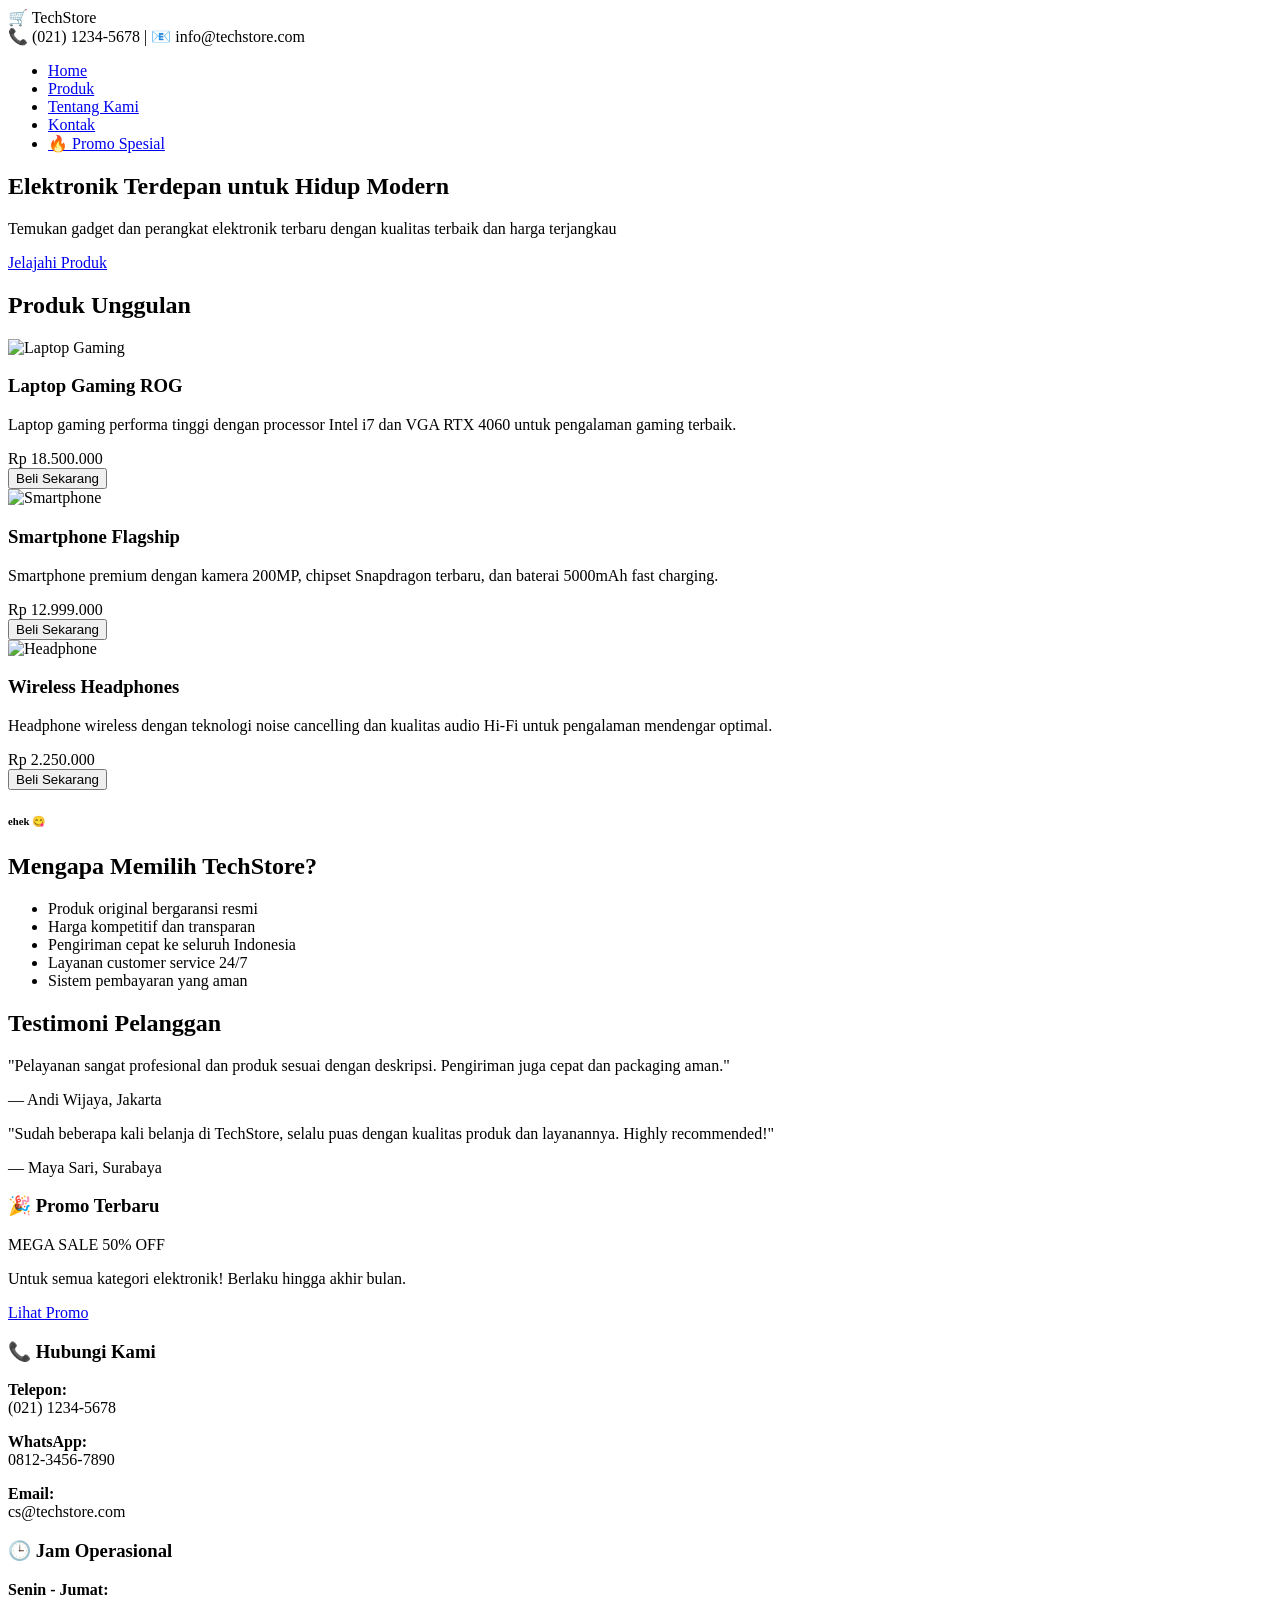
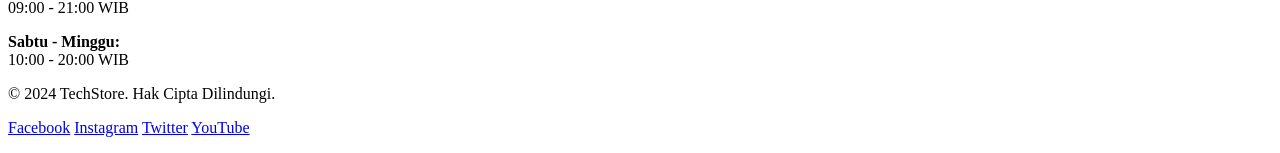
==== index.html @ cab3ba1f "evaluasi week3" ====
<!DOCTYPE html>
<html lang="id">
<head>
   <meta charset="UTF-8">
   <meta name="viewport" content="width=device-width, initial-scale=1.0">
   <title>TechStore - Toko Elektronik Online Terpercaya</title>
   <link rel="stylesheet" href="style.sss">
</head>
<body>
   <header class="header">
       <div class="container">
           <div class="logo">🛒 TechStore</div>
           <div class="contact-info">
               📞 (021) 1234-5678 | 📧 info@techstore.com
           </div>
       </div>
   </header>


   <nav class="navbar">
       <div class="container">
           <ul>
               <li><a href="#home">Home</a></li>
               <li><a href="#produk">Produk</a></li>
               <li><a href="#tentang">Tentang Kami</a></li>
               <li><a href="#kontak">Kontak</a></li>
               <li><a href="#promo" class="promo">🔥 Promo Spesial</a></li>
           </ul>
       </div>
   </nav>


   <div class="container">
       <div class="main-content">
           <main class="content">
               <section class="hero">
                   <h1>Elektronik Terdepan untuk Hidup Modern</h1>
                   <p>Temukan gadget dan perangkat elektronik terbaru dengan kualitas terbaik dan harga terjangkau</p>
                   <a href="#produk" class="btn">Jelajahi Produk</a>
               </section>


               <section class="products-section">
                   <h2>Produk Unggulan</h2>
                  
                   <div class="products-grid">
                       <article class="product-card clearfix">
                           <img src="https://via.placeholder.com/120x120/3498db/ffffff?text=💻" alt="Laptop Gaming" class="product-image">
                           <h3>Laptop Gaming ROG</h3>
                           <p>Laptop gaming performa tinggi dengan processor Intel i7 dan VGA RTX 4060 untuk pengalaman gaming terbaik.</p>
                           <div class="price">Rp 18.500.000</div>
                           <button class="btn btn-success">Beli Sekarang</button>
                       </article>


                       <article class="product-card clearfix">
                           <img src="https://via.placeholder.com/120x120/27ae60/ffffff?text=📱" alt="Smartphone" class="product-image">
                           <h3>Smartphone Flagship</h3>
                           <p>Smartphone premium dengan kamera 200MP, chipset Snapdragon terbaru, dan baterai 5000mAh fast charging.</p>
                           <div class="price">Rp 12.999.000</div>
                           <button class="btn btn-success">Beli Sekarang</button>
                       </article>


                       <article class="product-card clearfix">
                           <img src="https://via.placeholder.com/120x120/e74c3c/ffffff?text=🎧" alt="Headphone" class="product-image">
                           <h3>Wireless Headphones</h3>
                           <p>Headphone wireless dengan teknologi noise cancelling dan kualitas audio Hi-Fi untuk pengalaman mendengar optimal.</p>
                           <div class="price">Rp 2.250.000</div>
                           <button class="btn btn-success">Beli Sekarang</button>
                           <h6>ehek 😋</h6>
                       </article>
                   </div>
               </section>


               <section class="features">
                   <h2>Mengapa Memilih TechStore?</h2>
                   <ul>
                       <li>Produk original bergaransi resmi</li>
                       <li>Harga kompetitif dan transparan</li>
                       <li>Pengiriman cepat ke seluruh Indonesia</li>
                       <li>Layanan customer service 24/7</li>
                       <li>Sistem pembayaran yang aman</li>
                   </ul>
               </section>


               <section class="testimonials">
                   <h2>Testimoni Pelanggan</h2>
                  
                   <div class="testimonial">
                       <p>"Pelayanan sangat profesional dan produk sesuai dengan deskripsi. Pengiriman juga cepat dan packaging aman."</p>
                       <div class="author">— Andi Wijaya, Jakarta</div>
                   </div>
                  
                   <div class="testimonial">
                       <p>"Sudah beberapa kali belanja di TechStore, selalu puas dengan kualitas produk dan layanannya. Highly recommended!"</p>
                       <div class="author">— Maya Sari, Surabaya</div>
                   </div>
               </section>
           </main>


           <aside class="sidebar">
               <div class="sidebar-section">
                   <h3>🎉 Promo Terbaru</h3>
                   <p class="promo-text">MEGA SALE 50% OFF</p>
                   <p>Untuk semua kategori elektronik! Berlaku hingga akhir bulan.</p>
                   <a href="#promo" class="btn">Lihat Promo</a>
               </div>


               <div class="sidebar-section">
                   <h3>📞 Hubungi Kami</h3>
                   <p><strong>Telepon:</strong><br>(021) 1234-5678</p>
                   <p><strong>WhatsApp:</strong><br>0812-3456-7890</p>
                   <p><strong>Email:</strong><br>cs@techstore.com</p>
               </div>


               <div class="sidebar-section">
                   <h3>🕒 Jam Operasional</h3>
                   <p><strong>Senin - Jumat:</strong><br>09:00 - 21:00 WIB</p>
                   <p><strong>Sabtu - Minggu:</strong><br>10:00 - 20:00 WIB</p>
               </div>
           </aside>
       </div>
   </div>


   <footer class="footer">
       <div class="container">
           <p>&copy; 2024 TechStore. Hak Cipta Dilindungi.</p>
           <p>
               <a href="#">Facebook</a>
               <a href="#">Instagram</a>
               <a href="#">Twitter</a>
               <a href="#">YouTube</a>
           </p>
       </div>
   </footer>


   <script>
       // Smooth scrolling untuk navigation links
       document.querySelectorAll('a[href^="#"]').forEach(anchor => {
           anchor.addEventListener('click', function (e) {
               e.preventDefault();
               const target = document.querySelector(this.getAttribute('href'));
               if (target) {
                   target.scrollIntoView({
                       behavior: 'smooth'
                   });
               }
           });
       });


       // Alert untuk tombol beli
       document.querySelectorAll('.btn-success').forEach(button => {
           button.addEventListener('click', function() {
               alert('Terima kasih! Fitur keranjang belanja akan segera hadir.');
           });
       });


       // Simple animation on scroll
       window.addEventListener('scroll', function() {
           const scrolled = window.pageYOffset;
           const parallax = document.querySelector('.hero');
           if (parallax) {
               const speed = scrolled * 0.5;
               parallax.style.transform = `translateY(${speed}px)`;
           }
       });
   </script>
</body>
</html>
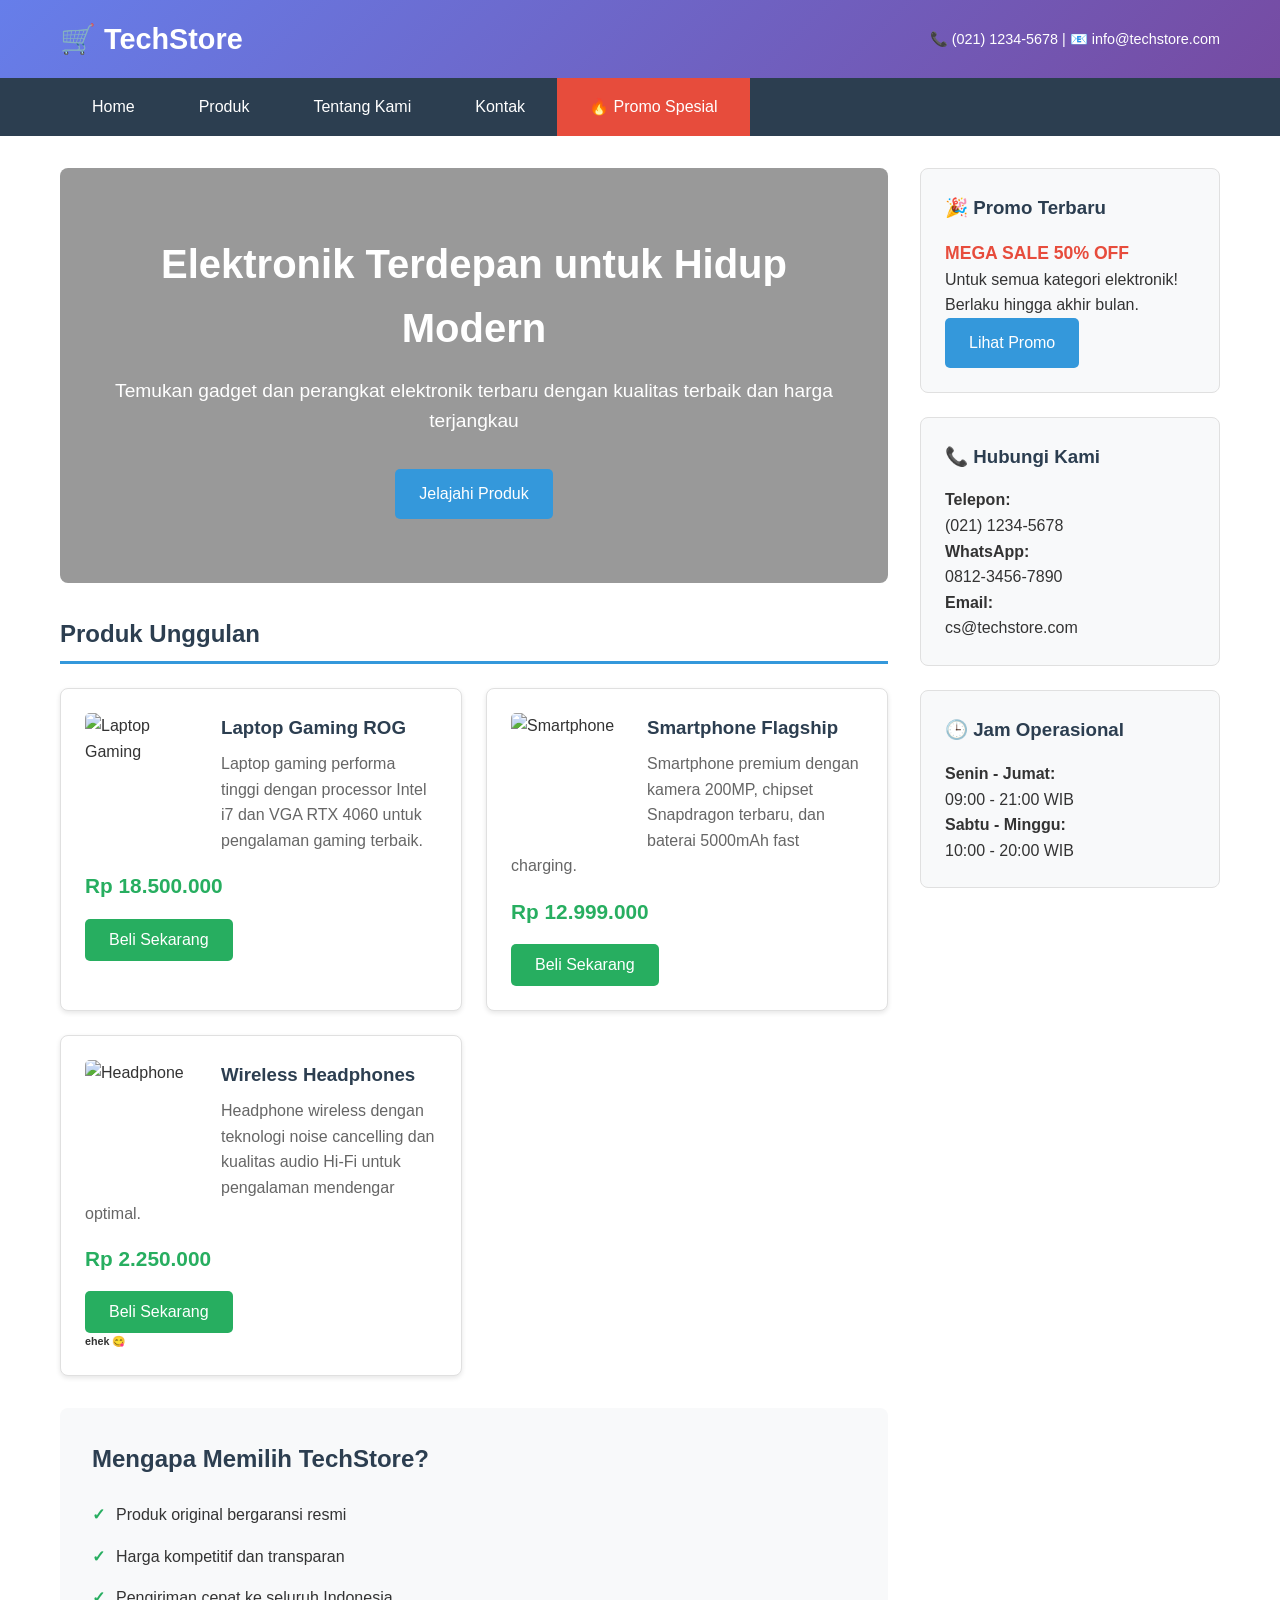
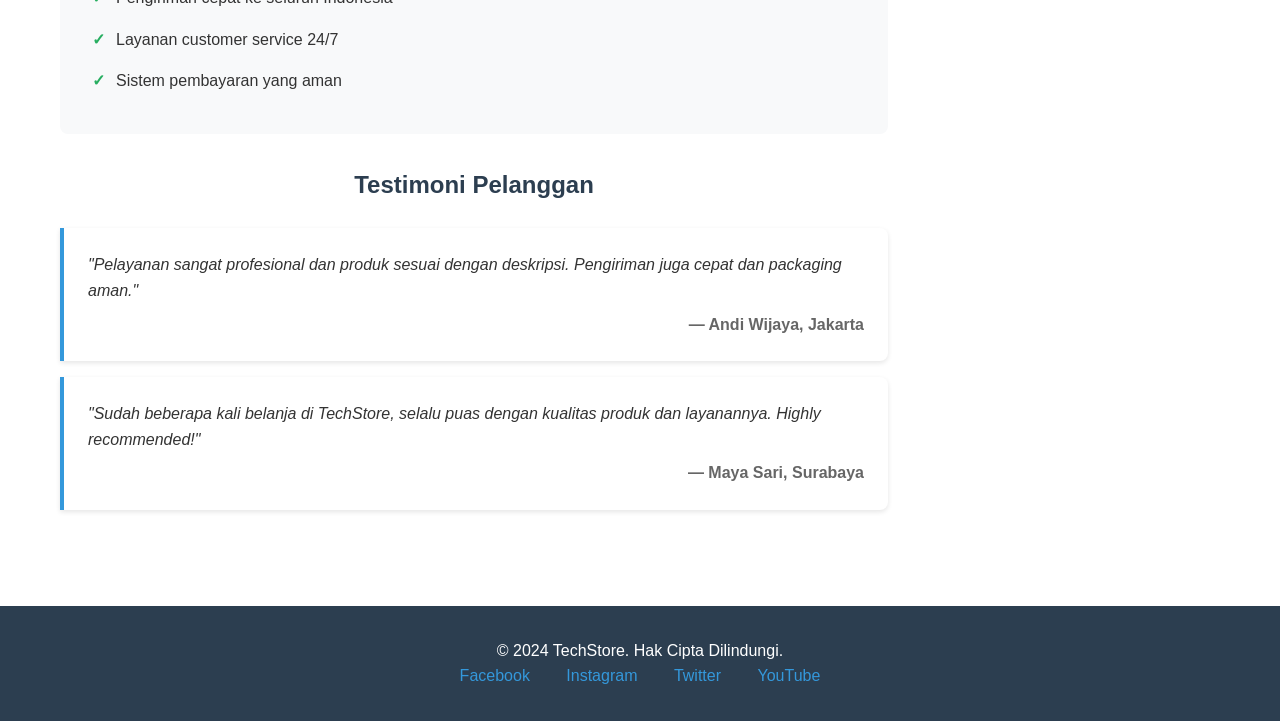
==== commit 89a9b9f8: "gacor kali" ====
--- a/index.html
+++ b/index.html
@@ -1,179 +1,190 @@
 <!DOCTYPE html>
 <html lang="id">
+
 <head>
-   <meta charset="UTF-8">
-   <meta name="viewport" content="width=device-width, initial-scale=1.0">
-   <title>TechStore - Toko Elektronik Online Terpercaya</title>
-   <link rel="stylesheet" href="style.sss">
+    <meta charset="UTF-8">
+    <meta name="viewport" content="width=device-width, initial-scale=1.0">
+    <title>TechStore - Toko Elektronik Online Terpercaya</title>
+    <link rel="stylesheet" href="assets/css/style.css">
 </head>
+
 <body>
-   <header class="header">
-       <div class="container">
-           <div class="logo">🛒 TechStore</div>
-           <div class="contact-info">
-               📞 (021) 1234-5678 | 📧 info@techstore.com
-           </div>
-       </div>
-   </header>
+    <header class="header">
+        <div class="container">
+            <div class="logo">🛒 TechStore</div>
+            <div class="contact-info">
+                📞 (021) 1234-5678 | 📧 info@techstore.com
+            </div>
+        </div>
+    </header>
 
 
-   <nav class="navbar">
-       <div class="container">
-           <ul>
-               <li><a href="#home">Home</a></li>
-               <li><a href="#produk">Produk</a></li>
-               <li><a href="#tentang">Tentang Kami</a></li>
-               <li><a href="#kontak">Kontak</a></li>
-               <li><a href="#promo" class="promo">🔥 Promo Spesial</a></li>
-           </ul>
-       </div>
-   </nav>
+    <nav class="navbar">
+        <div class="container">
+            <ul>
+                <li><a href="#home">Home</a></li>
+                <li><a href="#produk">Produk</a></li>
+                <li><a href="#tentang">Tentang Kami</a></li>
+                <li><a href="#kontak">Kontak</a></li>
+                <li><a href="#promo" class="promo">🔥 Promo Spesial</a></li>
+            </ul>
+        </div>
+    </nav>
 
 
-   <div class="container">
-       <div class="main-content">
-           <main class="content">
-               <section class="hero">
-                   <h1>Elektronik Terdepan untuk Hidup Modern</h1>
-                   <p>Temukan gadget dan perangkat elektronik terbaru dengan kualitas terbaik dan harga terjangkau</p>
-                   <a href="#produk" class="btn">Jelajahi Produk</a>
-               </section>
+    <div class="container">
+        <div class="main-content">
+            <main class="content">
+                <section class="hero">
+                    <h1>Elektronik Terdepan untuk Hidup Modern</h1>
+                    <p>Temukan gadget dan perangkat elektronik terbaru dengan kualitas terbaik dan harga terjangkau</p>
+                    <a href="#produk" class="btn">Jelajahi Produk</a>
+                </section>
 
 
-               <section class="products-section">
-                   <h2>Produk Unggulan</h2>
-                  
-                   <div class="products-grid">
-                       <article class="product-card clearfix">
-                           <img src="https://via.placeholder.com/120x120/3498db/ffffff?text=💻" alt="Laptop Gaming" class="product-image">
-                           <h3>Laptop Gaming ROG</h3>
-                           <p>Laptop gaming performa tinggi dengan processor Intel i7 dan VGA RTX 4060 untuk pengalaman gaming terbaik.</p>
-                           <div class="price">Rp 18.500.000</div>
-                           <button class="btn btn-success">Beli Sekarang</button>
-                       </article>
+                <section class="products-section">
+                    <h2>Produk Unggulan</h2>
+
+                    <div class="products-grid">
+                        <article class="product-card clearfix">
+                            <img src="https://via.placeholder.com/120x120/3498db/ffffff?text=💻" alt="Laptop Gaming"
+                                class="product-image">
+                            <h3>Laptop Gaming ROG</h3>
+                            <p>Laptop gaming performa tinggi dengan processor Intel i7 dan VGA RTX 4060 untuk pengalaman
+                                gaming terbaik.</p>
+                            <div class="price">Rp 18.500.000</div>
+                            <button class="btn btn-success">Beli Sekarang</button>
+                        </article>
 
 
-                       <article class="product-card clearfix">
-                           <img src="https://via.placeholder.com/120x120/27ae60/ffffff?text=📱" alt="Smartphone" class="product-image">
-                           <h3>Smartphone Flagship</h3>
-                           <p>Smartphone premium dengan kamera 200MP, chipset Snapdragon terbaru, dan baterai 5000mAh fast charging.</p>
-                           <div class="price">Rp 12.999.000</div>
-                           <button class="btn btn-success">Beli Sekarang</button>
-                       </article>
+                        <article class="product-card clearfix">
+                            <img src="https://via.placeholder.com/120x120/27ae60/ffffff?text=📱" alt="Smartphone"
+                                class="product-image">
+                            <h3>Smartphone Flagship</h3>
+                            <p>Smartphone premium dengan kamera 200MP, chipset Snapdragon terbaru, dan baterai 5000mAh
+                                fast charging.</p>
+                            <div class="price">Rp 12.999.000</div>
+                            <button class="btn btn-success">Beli Sekarang</button>
+                        </article>
 
 
-                       <article class="product-card clearfix">
-                           <img src="https://via.placeholder.com/120x120/e74c3c/ffffff?text=🎧" alt="Headphone" class="product-image">
-                           <h3>Wireless Headphones</h3>
-                           <p>Headphone wireless dengan teknologi noise cancelling dan kualitas audio Hi-Fi untuk pengalaman mendengar optimal.</p>
-                           <div class="price">Rp 2.250.000</div>
-                           <button class="btn btn-success">Beli Sekarang</button>
-                           <h6>ehek 😋</h6>
-                       </article>
-                   </div>
-               </section>
+                        <article class="product-card clearfix">
+                            <img src="https://via.placeholder.com/120x120/e74c3c/ffffff?text=🎧" alt="Headphone"
+                                class="product-image">
+                            <h3>Wireless Headphones</h3>
+                            <p>Headphone wireless dengan teknologi noise cancelling dan kualitas audio Hi-Fi untuk
+                                pengalaman mendengar optimal.</p>
+                            <div class="price">Rp 2.250.000</div>
+                            <button class="btn btn-success">Beli Sekarang</button>
+                            <h6>ehek 😋</h6>
+                        </article>
+                    </div>
+                </section>
 
 
-               <section class="features">
-                   <h2>Mengapa Memilih TechStore?</h2>
-                   <ul>
-                       <li>Produk original bergaransi resmi</li>
-                       <li>Harga kompetitif dan transparan</li>
-                       <li>Pengiriman cepat ke seluruh Indonesia</li>
-                       <li>Layanan customer service 24/7</li>
-                       <li>Sistem pembayaran yang aman</li>
-                   </ul>
-               </section>
+                <section class="features">
+                    <h2>Mengapa Memilih TechStore?</h2>
+                    <ul>
+                        <li>Produk original bergaransi resmi</li>
+                        <li>Harga kompetitif dan transparan</li>
+                        <li>Pengiriman cepat ke seluruh Indonesia</li>
+                        <li>Layanan customer service 24/7</li>
+                        <li>Sistem pembayaran yang aman</li>
+                    </ul>
+                </section>
 
 
-               <section class="testimonials">
-                   <h2>Testimoni Pelanggan</h2>
-                  
-                   <div class="testimonial">
-                       <p>"Pelayanan sangat profesional dan produk sesuai dengan deskripsi. Pengiriman juga cepat dan packaging aman."</p>
-                       <div class="author">— Andi Wijaya, Jakarta</div>
-                   </div>
-                  
-                   <div class="testimonial">
-                       <p>"Sudah beberapa kali belanja di TechStore, selalu puas dengan kualitas produk dan layanannya. Highly recommended!"</p>
-                       <div class="author">— Maya Sari, Surabaya</div>
-                   </div>
-               </section>
-           </main>
+                <section class="testimonials">
+                    <h2>Testimoni Pelanggan</h2>
+
+                    <div class="testimonial">
+                        <p>"Pelayanan sangat profesional dan produk sesuai dengan deskripsi. Pengiriman juga cepat dan
+                            packaging aman."</p>
+                        <div class="author">— Andi Wijaya, Jakarta</div>
+                    </div>
+
+                    <div class="testimonial">
+                        <p>"Sudah beberapa kali belanja di TechStore, selalu puas dengan kualitas produk dan layanannya.
+                            Highly recommended!"</p>
+                        <div class="author">— Maya Sari, Surabaya</div>
+                    </div>
+                </section>
+            </main>
 
 
-           <aside class="sidebar">
-               <div class="sidebar-section">
-                   <h3>🎉 Promo Terbaru</h3>
-                   <p class="promo-text">MEGA SALE 50% OFF</p>
-                   <p>Untuk semua kategori elektronik! Berlaku hingga akhir bulan.</p>
-                   <a href="#promo" class="btn">Lihat Promo</a>
-               </div>
+            <aside class="sidebar">
+                <div class="sidebar-section">
+                    <h3>🎉 Promo Terbaru</h3>
+                    <p class="promo-text">MEGA SALE 50% OFF</p>
+                    <p>Untuk semua kategori elektronik! Berlaku hingga akhir bulan.</p>
+                    <a href="#promo" class="btn">Lihat Promo</a>
+                </div>
 
 
-               <div class="sidebar-section">
-                   <h3>📞 Hubungi Kami</h3>
-                   <p><strong>Telepon:</strong><br>(021) 1234-5678</p>
-                   <p><strong>WhatsApp:</strong><br>0812-3456-7890</p>
-                   <p><strong>Email:</strong><br>cs@techstore.com</p>
-               </div>
+                <div class="sidebar-section">
+                    <h3>📞 Hubungi Kami</h3>
+                    <p><strong>Telepon:</strong><br>(021) 1234-5678</p>
+                    <p><strong>WhatsApp:</strong><br>0812-3456-7890</p>
+                    <p><strong>Email:</strong><br>cs@techstore.com</p>
+                </div>
 
 
-               <div class="sidebar-section">
-                   <h3>🕒 Jam Operasional</h3>
-                   <p><strong>Senin - Jumat:</strong><br>09:00 - 21:00 WIB</p>
-                   <p><strong>Sabtu - Minggu:</strong><br>10:00 - 20:00 WIB</p>
-               </div>
-           </aside>
-       </div>
-   </div>
+                <div class="sidebar-section">
+                    <h3>🕒 Jam Operasional</h3>
+                    <p><strong>Senin - Jumat:</strong><br>09:00 - 21:00 WIB</p>
+                    <p><strong>Sabtu - Minggu:</strong><br>10:00 - 20:00 WIB</p>
+                </div>
+            </aside>
+        </div>
+    </div>
 
 
-   <footer class="footer">
-       <div class="container">
-           <p>&copy; 2024 TechStore. Hak Cipta Dilindungi.</p>
-           <p>
-               <a href="#">Facebook</a>
-               <a href="#">Instagram</a>
-               <a href="#">Twitter</a>
-               <a href="#">YouTube</a>
-           </p>
-       </div>
-   </footer>
+    <footer class="footer">
+        <div class="container">
+            <p>&copy; 2024 TechStore. Hak Cipta Dilindungi.</p>
+            <p>
+                <a href="#">Facebook</a>
+                <a href="#">Instagram</a>
+                <a href="#">Twitter</a>
+                <a href="#">YouTube</a>
+            </p>
+        </div>
+    </footer>
 
 
-   <script>
-       // Smooth scrolling untuk navigation links
-       document.querySelectorAll('a[href^="#"]').forEach(anchor => {
-           anchor.addEventListener('click', function (e) {
-               e.preventDefault();
-               const target = document.querySelector(this.getAttribute('href'));
-               if (target) {
-                   target.scrollIntoView({
-                       behavior: 'smooth'
-                   });
-               }
-           });
-       });
+    <script>
+        // Smooth scrolling untuk navigation links
+        document.querySelectorAll('a[href^="#"]').forEach(anchor => {
+            anchor.addEventListener('click', function (e) {
+                e.preventDefault();
+                const target = document.querySelector(this.getAttribute('href'));
+                if (target) {
+                    target.scrollIntoView({
+                        behavior: 'smooth'
+                    });
+                }
+            });
+        });
 
 
-       // Alert untuk tombol beli
-       document.querySelectorAll('.btn-success').forEach(button => {
-           button.addEventListener('click', function() {
-               alert('Terima kasih! Fitur keranjang belanja akan segera hadir.');
-           });
-       });
+        // Alert untuk tombol beli
+        document.querySelectorAll('.btn-success').forEach(button => {
+            button.addEventListener('click', function () {
+                alert('Terima kasih! Fitur keranjang belanja akan segera hadir.');
+            });
+        });
 
 
-       // Simple animation on scroll
-       window.addEventListener('scroll', function() {
-           const scrolled = window.pageYOffset;
-           const parallax = document.querySelector('.hero');
-           if (parallax) {
-               const speed = scrolled * 0.5;
-               parallax.style.transform = `translateY(${speed}px)`;
-           }
-       });
-   </script>
+        // Simple animation on scroll
+        window.addEventListener('scroll', function () {
+            const scrolled = window.pageYOffset;
+            const parallax = document.querySelector('.hero');
+            if (parallax) {
+                const speed = scrolled * 0.5;
+                parallax.style.transform = `translateY(${speed}px)`;
+            }
+        });
+    </script>
 </body>
+
 </html>
--- a/assets/css/style.css
+++ b/assets/css/style.css
@@ -0,0 +1,399 @@
+* {
+    margin: 0;
+    padding: 0;
+    box-sizing: border-box;
+}
+
+
+body {
+    font-family: 'Segoe UI', Tahoma, Geneva, Verdana, sans-serif;
+    line-height: 1.6;
+    color: #333;
+}
+
+
+.container {
+    max-width: 1200px;
+    margin: 0 auto;
+    padding: 0 20px;
+}
+
+
+/* Header */
+.header {
+    background: linear-gradient(135deg, #667eea 0%, #764ba2 100%);
+    color: white;
+    padding: 1rem 0;
+    box-shadow: 0 2px 10px rgba(0, 0, 0, 0.1);
+}
+
+
+.header .container {
+    display: flex;
+    justify-content: space-between;
+    align-items: center;
+}
+
+
+.logo {
+    font-size: 1.8rem;
+    font-weight: bold;
+}
+
+
+.contact-info {
+    font-size: 0.9rem;
+}
+
+
+/* Navigation */
+.navbar {
+    background-color: #2c3e50;
+    padding: 0;
+}
+
+
+.navbar ul {
+    list-style: none;
+    display: flex;
+}
+
+
+.navbar li a {
+    display: block;
+    color: white;
+    padding: 1rem 2rem;
+    text-decoration: none;
+    transition: background-color 0.3s;
+}
+
+
+.navbar li a:hover {
+    background-color: #34495e;
+}
+
+
+.navbar .promo {
+    background-color: #e74c3c;
+    animation: pulse 2s infinite;
+}
+
+
+@keyframes pulse {
+    0% {
+        transform: scale(1);
+    }
+
+
+    50% {
+        transform: scale(1.05);
+    }
+
+
+    100% {
+        transform: scale(1);
+    }
+}
+
+
+/* Main Content */
+.main-content {
+    display: grid;
+    grid-template-columns: 1fr 300px;
+    gap: 2rem;
+    padding: 2rem 0;
+}
+
+
+.content {
+    background: white;
+}
+
+
+.hero {
+    background: linear-gradient(rgba(0, 0, 0, 0.4), rgba(0, 0, 0, 0.4)),
+        url('https://via.placeholder.com/1200x400/4A90E2/ffffff?text=Hero+Banner');
+    background-size: cover;
+    background-position: center;
+    color: white;
+    text-align: center;
+    padding: 4rem 2rem;
+    margin-bottom: 2rem;
+    border-radius: 8px;
+}
+
+
+.hero h1 {
+    font-size: 2.5rem;
+    margin-bottom: 1rem;
+}
+
+
+.hero p {
+    font-size: 1.2rem;
+    margin-bottom: 2rem;
+}
+
+
+.btn {
+    display: inline-block;
+    background-color: #3498db;
+    color: white;
+    padding: 12px 24px;
+    text-decoration: none;
+    border-radius: 5px;
+    border: none;
+    cursor: pointer;
+    font-size: 1rem;
+    transition: background-color 0.3s;
+}
+
+
+.btn:hover {
+    background-color: #2980b9;
+}
+
+
+.btn-success {
+    background-color: #27ae60;
+}
+
+
+.btn-success:hover {
+    background-color: #229954;
+}
+
+
+/* Products */
+.products-section h2 {
+    color: #2c3e50;
+    margin-bottom: 1.5rem;
+    padding-bottom: 0.5rem;
+    border-bottom: 3px solid #3498db;
+}
+
+
+.products-grid {
+    display: grid;
+    grid-template-columns: repeat(auto-fit, minmax(300px, 1fr));
+    gap: 1.5rem;
+    margin-bottom: 2rem;
+}
+
+
+.product-card {
+    border: 1px solid #e0e0e0;
+    border-radius: 8px;
+    padding: 1.5rem;
+    background: white;
+    box-shadow: 0 2px 5px rgba(0, 0, 0, 0.1);
+    transition: transform 0.3s, box-shadow 0.3s;
+}
+
+
+.product-card:hover {
+    transform: translateY(-5px);
+    box-shadow: 0 5px 15px rgba(0, 0, 0, 0.2);
+}
+
+
+.product-image {
+    width: 120px;
+    height: 120px;
+    float: left;
+    margin-right: 1rem;
+    margin-bottom: 1rem;
+    border-radius: 5px;
+}
+
+
+.product-card h3 {
+    color: #2c3e50;
+    margin-bottom: 0.5rem;
+}
+
+
+.product-card p {
+    margin-bottom: 1rem;
+    color: #666;
+}
+
+
+.price {
+    font-size: 1.3rem;
+    color: #27ae60;
+    font-weight: bold;
+    margin-bottom: 1rem;
+}
+
+
+.clearfix::after {
+    content: "";
+    display: table;
+    clear: both;
+}
+
+
+/* Features */
+.features {
+    background-color: #f8f9fa;
+    padding: 2rem;
+    border-radius: 8px;
+    margin: 2rem 0;
+}
+
+
+.features h2 {
+    color: #2c3e50;
+    margin-bottom: 1rem;
+}
+
+
+.features ul {
+    list-style-type: none;
+}
+
+
+.features li {
+    padding: 0.5rem 0;
+    position: relative;
+    padding-left: 1.5rem;
+}
+
+
+.features li::before {
+    content: "✓";
+    color: #27ae60;
+    font-weight: bold;
+    position: absolute;
+    left: 0;
+}
+
+
+/* Testimonials */
+.testimonials {
+    margin: 2rem 0;
+}
+
+
+.testimonials h2 {
+    text-align: center;
+    color: #2c3e50;
+    margin-bottom: 1.5rem;
+}
+
+
+.testimonial {
+    background-color: #fff;
+    padding: 1.5rem;
+    margin-bottom: 1rem;
+    border-left: 4px solid #3498db;
+    box-shadow: 0 2px 5px rgba(0, 0, 0, 0.1);
+    border-radius: 0 8px 8px 0;
+}
+
+
+.testimonial p {
+    font-style: italic;
+    margin-bottom: 0.5rem;
+}
+
+
+.testimonial .author {
+    text-align: right;
+    color: #666;
+    font-weight: bold;
+}
+
+
+/* Sidebar */
+.sidebar {
+    background-color: #fff;
+}
+
+
+.sidebar-section {
+    background-color: #f8f9fa;
+    padding: 1.5rem;
+    margin-bottom: 1.5rem;
+    border-radius: 8px;
+    border: 1px solid #e0e0e0;
+}
+
+
+.sidebar-section h3 {
+    color: #2c3e50;
+    margin-bottom: 1rem;
+}
+
+
+.promo-text {
+    color: #e74c3c;
+    font-weight: bold;
+    font-size: 1.1rem;
+}
+
+
+/* Footer */
+.footer {
+    background-color: #2c3e50;
+    color: white;
+    text-align: center;
+    padding: 2rem 0;
+    margin-top: 2rem;
+}
+
+
+.footer a {
+    color: #3498db;
+    text-decoration: none;
+    margin: 0 1rem;
+}
+
+
+.footer a:hover {
+    color: #5dade2;
+}
+
+
+/* Responsive */
+@media (max-width: 768px) {
+    .main-content {
+        grid-template-columns: 1fr;
+    }
+
+
+    .header .container {
+        flex-direction: column;
+        gap: 1rem;
+    }
+
+
+    .navbar ul {
+        flex-wrap: wrap;
+        justify-content: center;
+    }
+
+    /* ehek 😋 */
+
+    .navbar li a {
+        padding: 0.5rem 1rem;
+    }
+
+
+    .hero h1 {
+        font-size: 2rem;
+    }
+
+
+    .products-grid {
+        grid-template-columns: 1fr;
+    }
+
+
+    .product-image {
+        float: none;
+        display: block;
+        margin: 0 auto 1rem;
+    }
+}
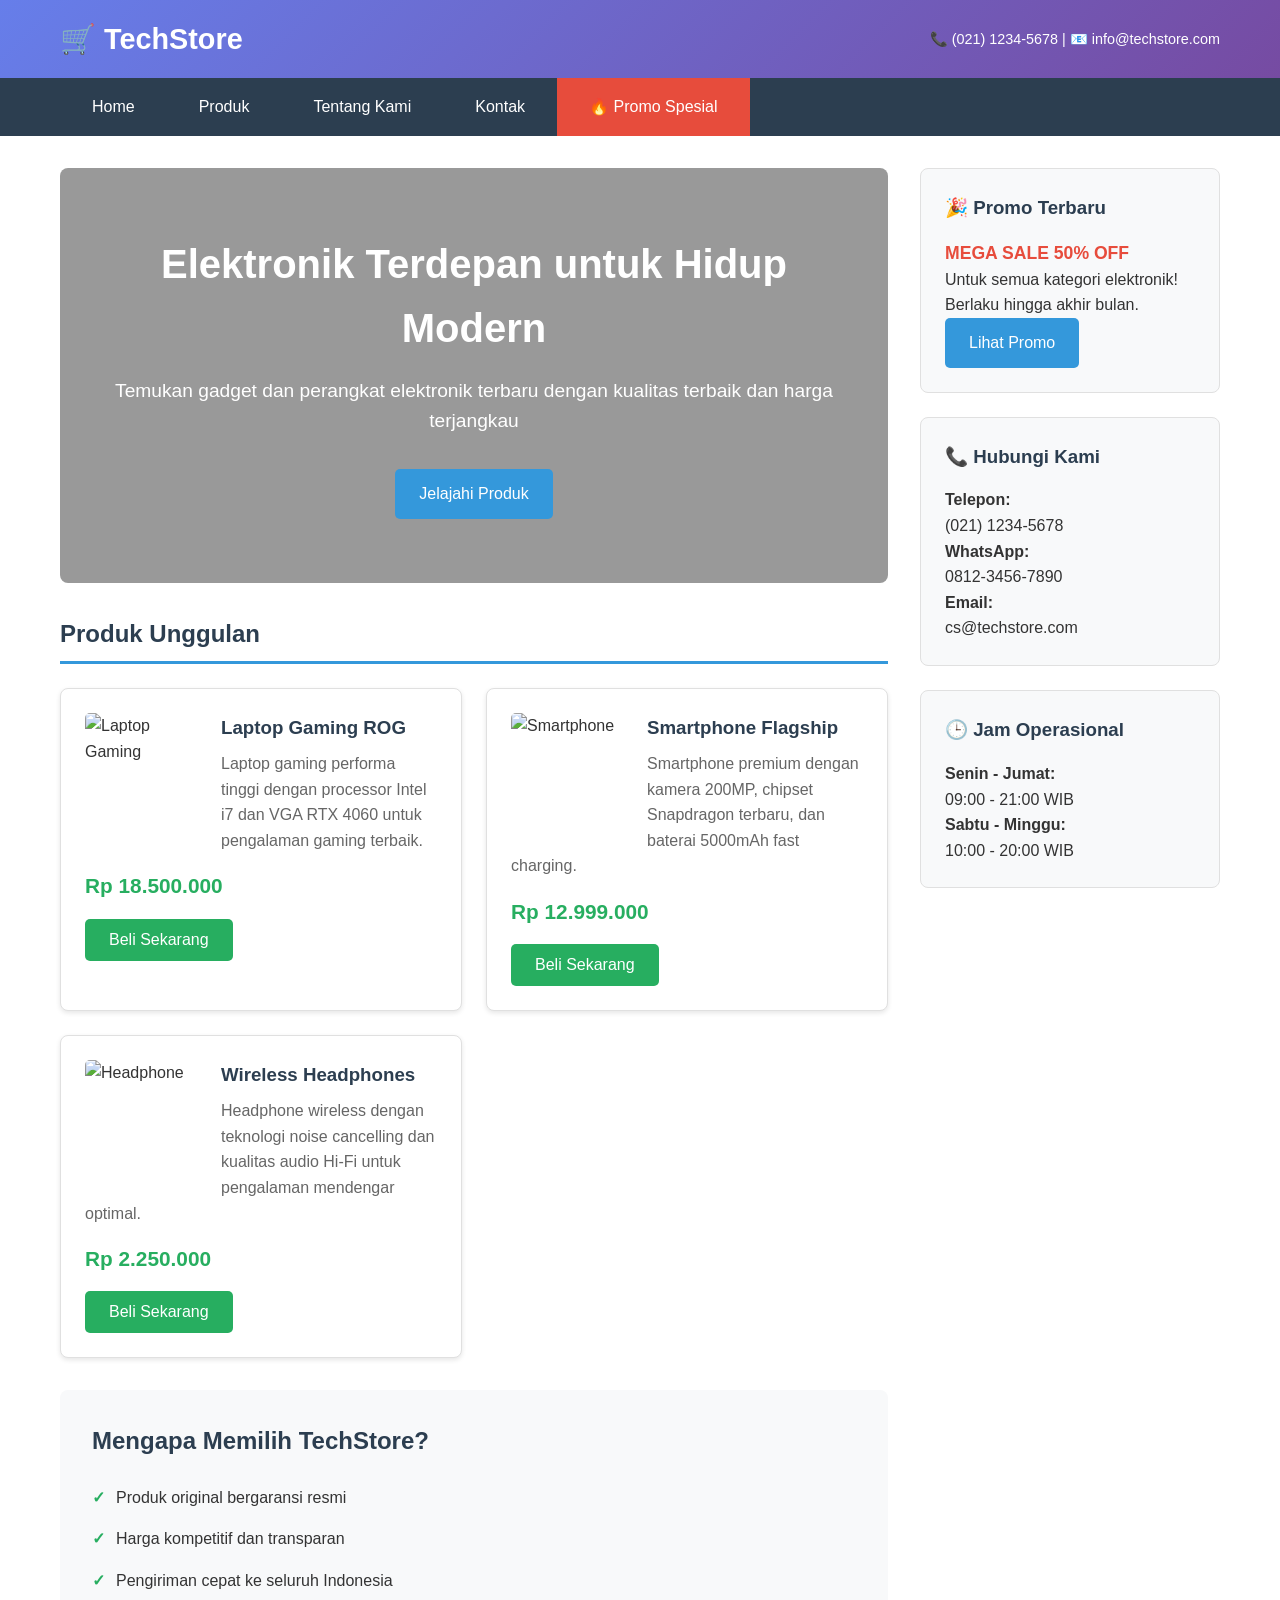
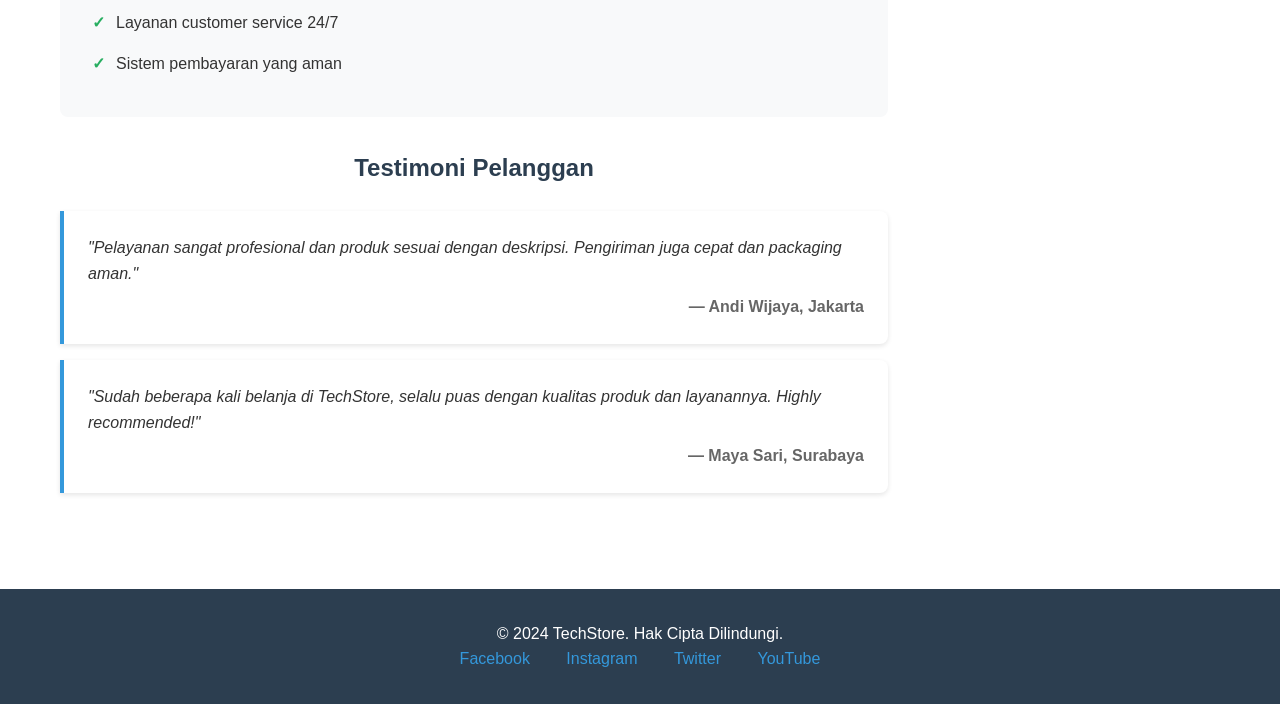
==== commit e4f654ca: "iya lagi iya" ====
--- a/index.html
+++ b/index.html
@@ -76,7 +76,6 @@
                                 pengalaman mendengar optimal.</p>
                             <div class="price">Rp 2.250.000</div>
                             <button class="btn btn-success">Beli Sekarang</button>
-                            <h6>ehek 😋</h6>
                         </article>
                     </div>
                 </section>
--- a/assets/css/style.css
+++ b/assets/css/style.css
@@ -374,7 +374,6 @@
         justify-content: center;
     }
 
-    /* ehek 😋 */
 
     .navbar li a {
         padding: 0.5rem 1rem;
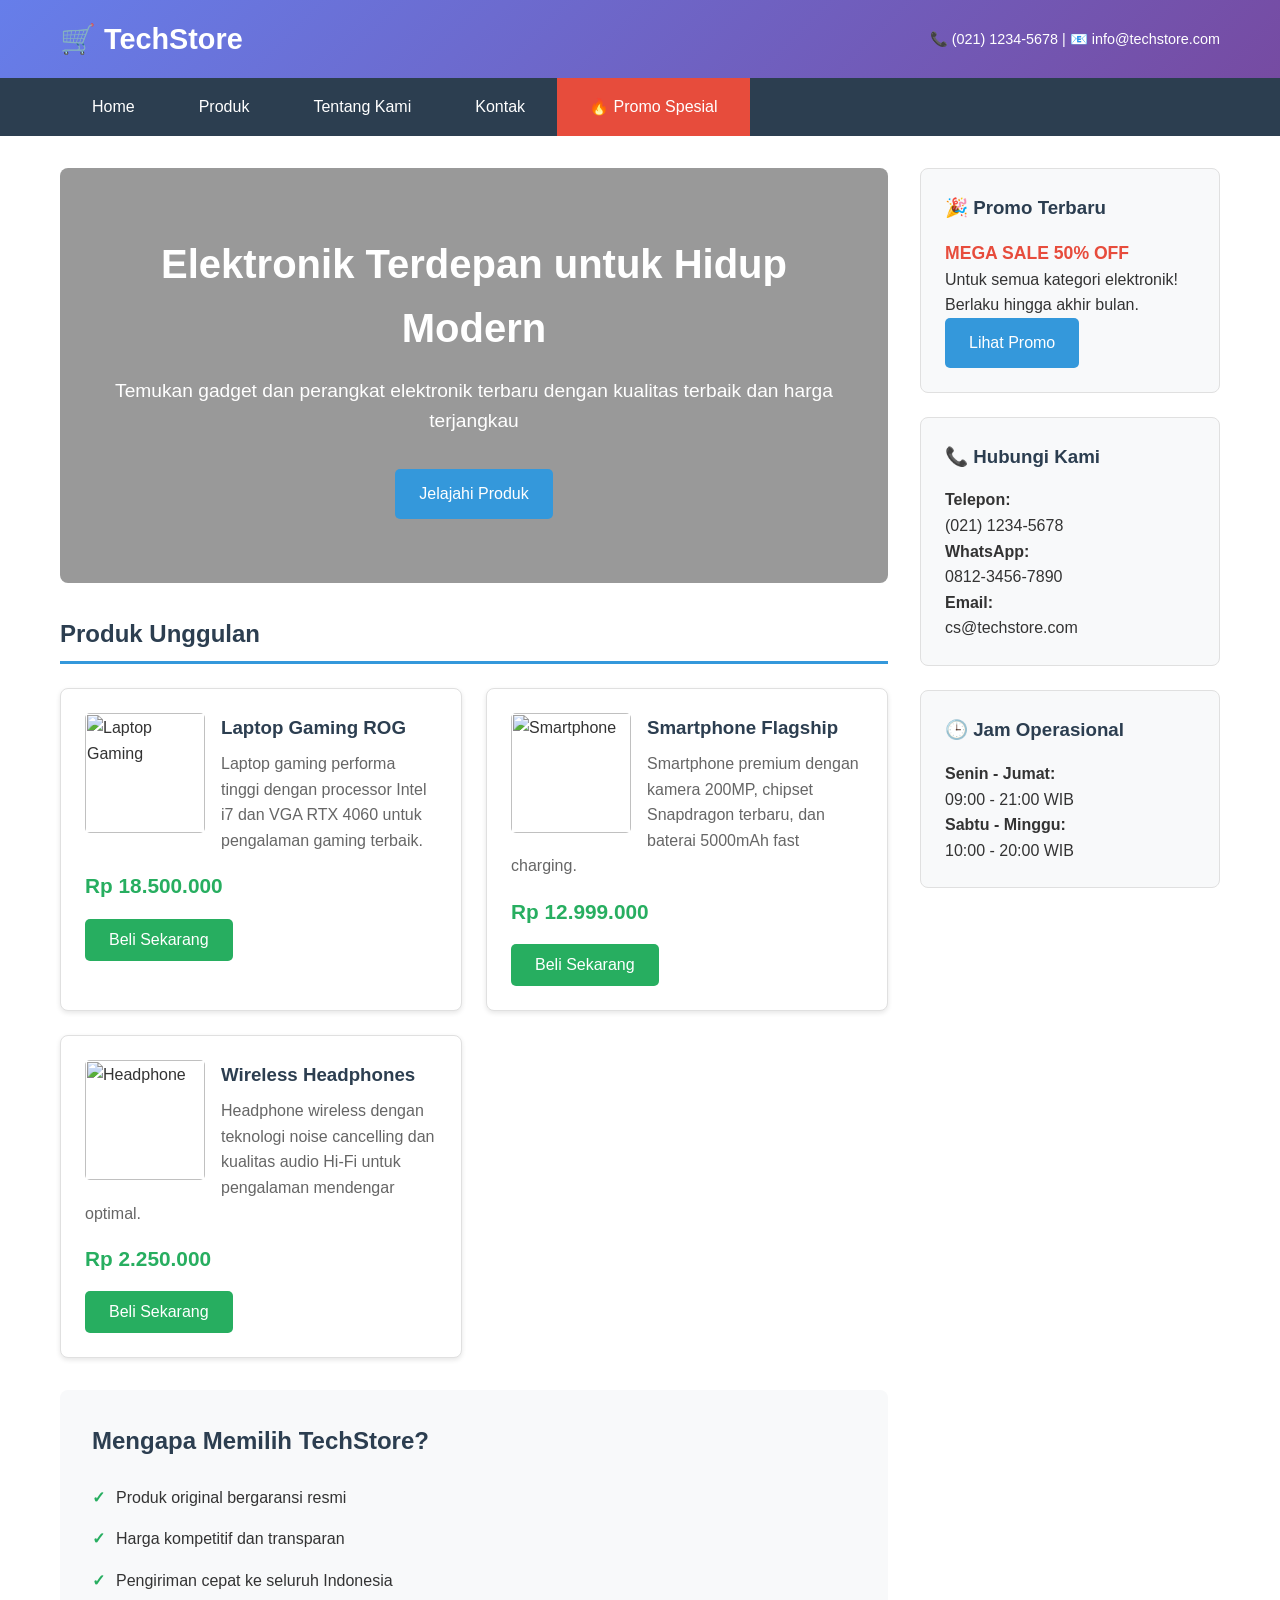
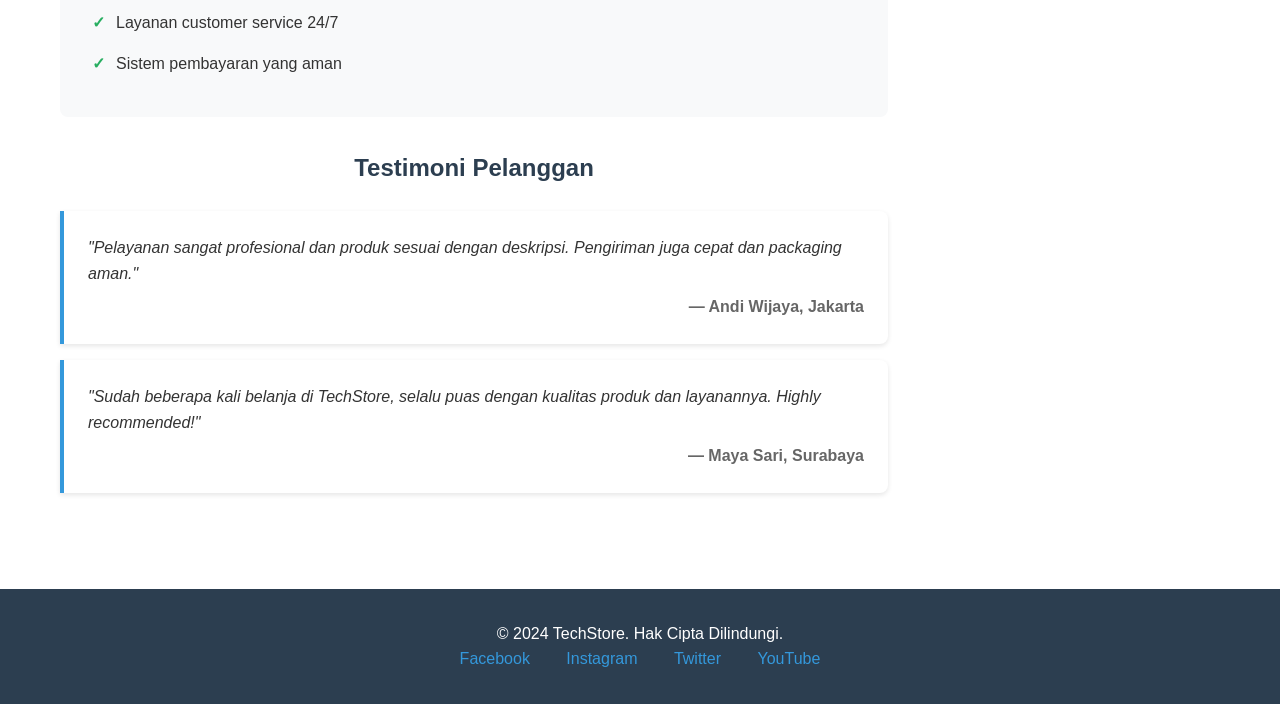
==== commit 38108a59: "final update on develop" ====
--- a/index.html
+++ b/index.html
@@ -1,4 +1,3 @@
-<!DOCTYPE html>
 <html lang="id">
 
 <head>
@@ -35,7 +34,7 @@
     <div class="container">
         <div class="main-content">
             <main class="content">
-                <section class="hero">
+                <section class="hero" style="transform: translateY(1575.6px);">
                     <h1>Elektronik Terdepan untuk Hidup Modern</h1>
                     <p>Temukan gadget dan perangkat elektronik terbaru dengan kualitas terbaik dan harga terjangkau</p>
                     <a href="#produk" class="btn">Jelajahi Produk</a>
@@ -140,7 +139,7 @@
 
     <footer class="footer">
         <div class="container">
-            <p>&copy; 2024 TechStore. Hak Cipta Dilindungi.</p>
+            <p>© 2024 TechStore. Hak Cipta Dilindungi.</p>
             <p>
                 <a href="#">Facebook</a>
                 <a href="#">Instagram</a>
@@ -184,6 +183,46 @@
             }
         });
     </script>
+    <!-- Code injected by live-server -->
+    <script>
+        // <![CDATA[  <-- For SVG support
+        if ('WebSocket' in window) {
+            (function () {
+                function refreshCSS() {
+                    var sheets = [].slice.call(document.getElementsByTagName("link"));
+                    var head = document.getElementsByTagName("head")[0];
+                    for (var i = 0; i < sheets.length; ++i) {
+                        var elem = sheets[i];
+                        var parent = elem.parentElement || head;
+                        parent.removeChild(elem);
+                        var rel = elem.rel;
+                        if (elem.href && typeof rel != "string" || rel.length == 0 || rel.toLowerCase() == "stylesheet") {
+                            var url = elem.href.replace(/(&|\?)_cacheOverride=\d+/, '');
+                            elem.href = url + (url.indexOf('?') >= 0 ? '&' : '?') + '_cacheOverride=' + (new Date().valueOf());
+                        }
+                        parent.appendChild(elem);
+                    }
+                }
+                var protocol = window.location.protocol === 'http:' ? 'ws://' : 'wss://';
+                var address = protocol + window.location.host + window.location.pathname + '/ws';
+                var socket = new WebSocket(address);
+                socket.onmessage = function (msg) {
+                    if (msg.data == 'reload') window.location.reload();
+                    else if (msg.data == 'refreshcss') refreshCSS();
+                };
+                if (sessionStorage && !sessionStorage.getItem('IsThisFirstTime_Log_From_LiveServer')) {
+                    console.log('Live reload enabled.');
+                    sessionStorage.setItem('IsThisFirstTime_Log_From_LiveServer', true);
+                }
+            })();
+        }
+        else {
+            console.error('Upgrade your browser. This Browser is NOT supported WebSocket for Live-Reloading.');
+        }
+        // ]]>
+    </script>
+
+
 </body>
 
 </html>
--- a/assets/css/style.css
+++ b/assets/css/style.css
@@ -374,7 +374,6 @@
         justify-content: center;
     }
 
-
     .navbar li a {
         padding: 0.5rem 1rem;
     }
